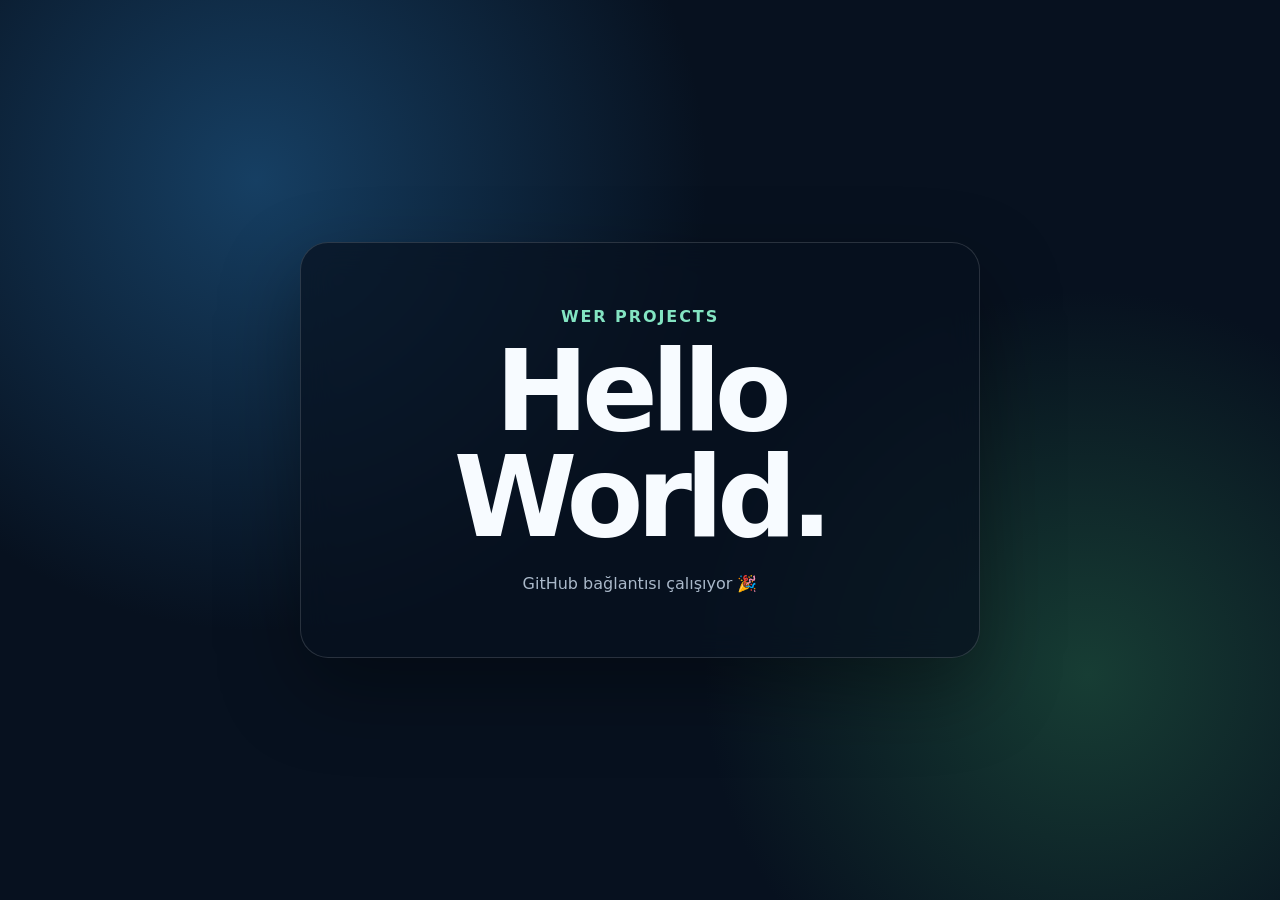
==== index.html @ d73965ee "Add Hello World demo page" ====
<!doctype html>
<html lang="tr">
  <head>
    <meta charset="UTF-8" />
    <meta name="viewport" content="width=device-width, initial-scale=1.0" />
    <title>WER Projects — Hello World</title>
    <style>
      :root {
        color-scheme: dark;
        font-family: Inter, system-ui, sans-serif;
        background: #07111f;
        color: #f7fbff;
      }

      * {
        box-sizing: border-box;
      }

      body {
        min-height: 100vh;
        margin: 0;
        display: grid;
        place-items: center;
        background:
          radial-gradient(circle at 20% 20%, #163f63 0, transparent 36%),
          radial-gradient(circle at 85% 75%, #173d34 0, transparent 30%),
          #07111f;
      }

      main {
        width: min(90%, 680px);
        padding: 64px 36px;
        text-align: center;
        border: 1px solid rgb(255 255 255 / 14%);
        border-radius: 28px;
        background: rgb(7 17 31 / 72%);
        box-shadow: 0 32px 80px rgb(0 0 0 / 35%);
        backdrop-filter: blur(16px);
      }

      p {
        margin: 0 0 12px;
        color: #83e4c2;
        font-weight: 700;
        letter-spacing: 0.12em;
        text-transform: uppercase;
      }

      h1 {
        margin: 0;
        font-size: clamp(3rem, 12vw, 7rem);
        line-height: 0.95;
        letter-spacing: -0.06em;
      }

      small {
        display: block;
        margin-top: 24px;
        color: #aab9ca;
        font-size: 1rem;
      }
    </style>
  </head>
  <body>
    <main>
      <p>WER Projects</p>
      <h1>Hello<br />World.</h1>
      <small>GitHub bağlantısı çalışıyor 🎉</small>
    </main>
  </body>
</html>
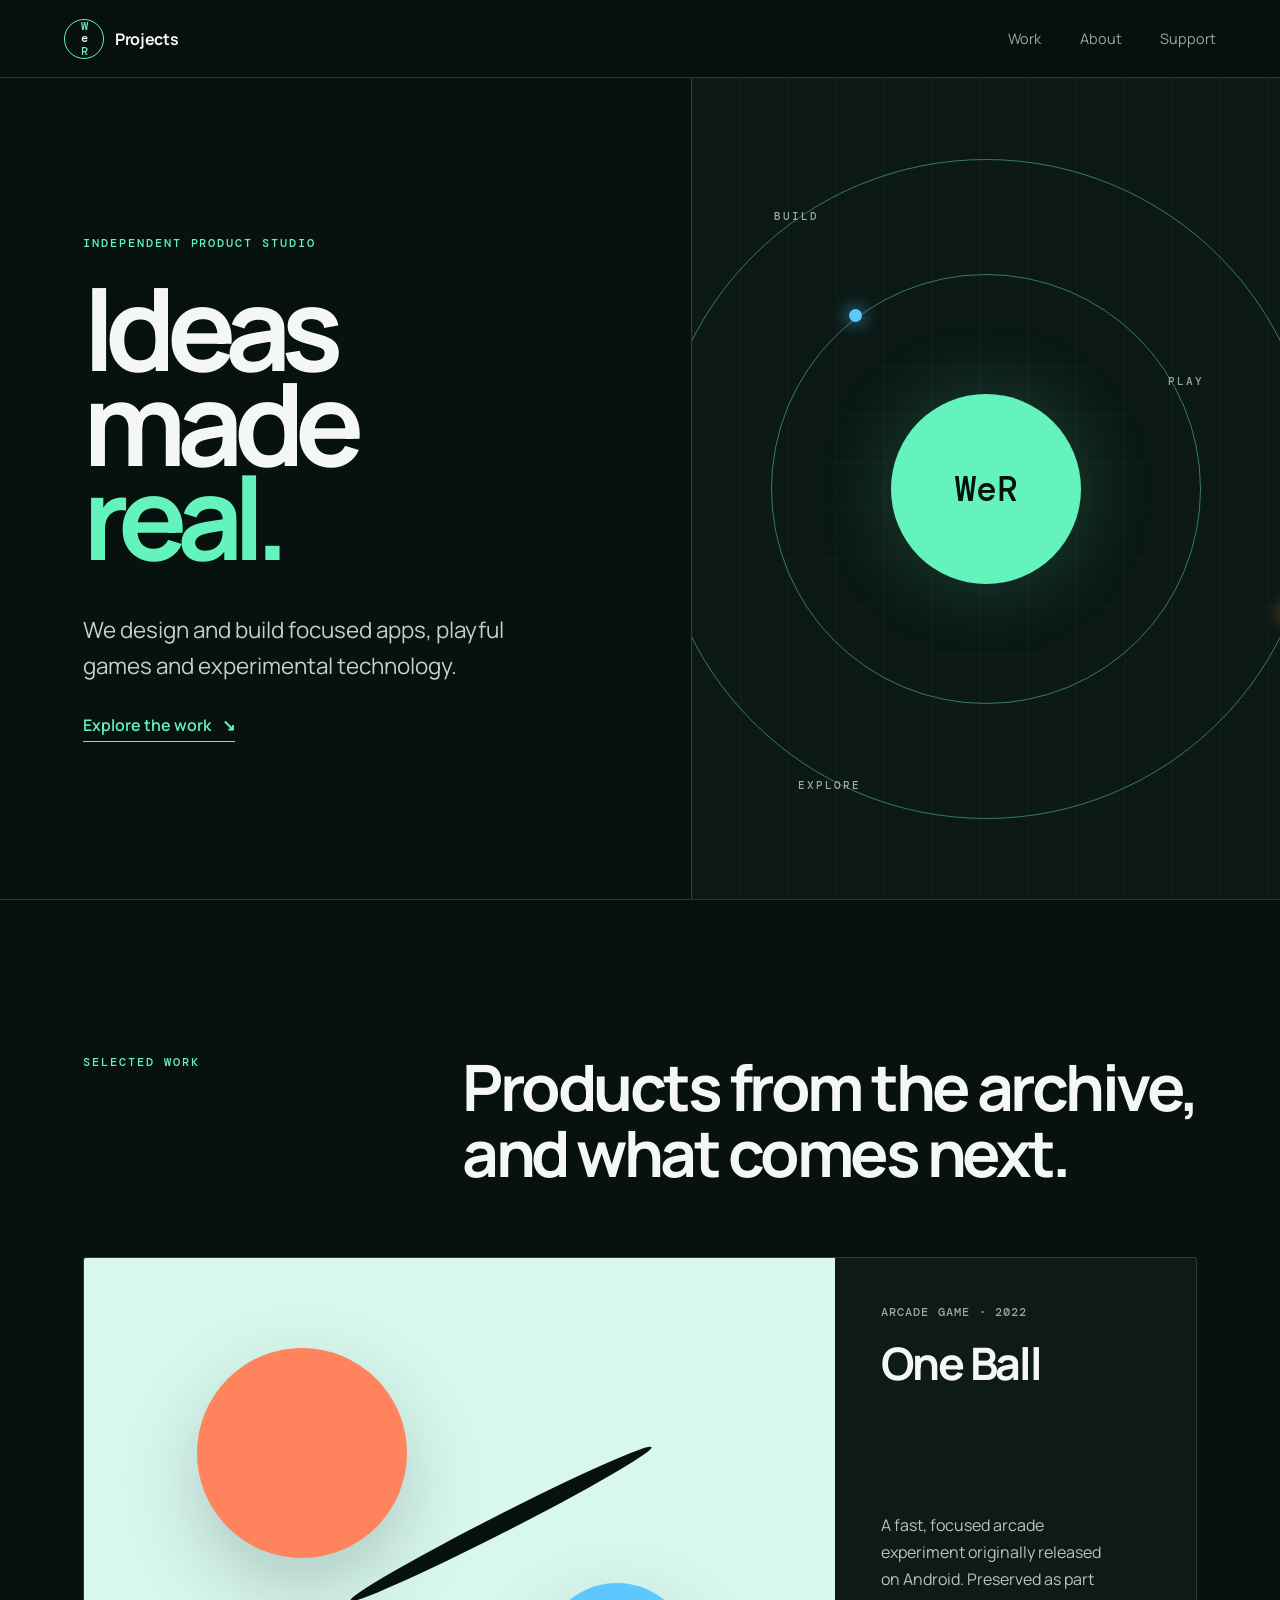
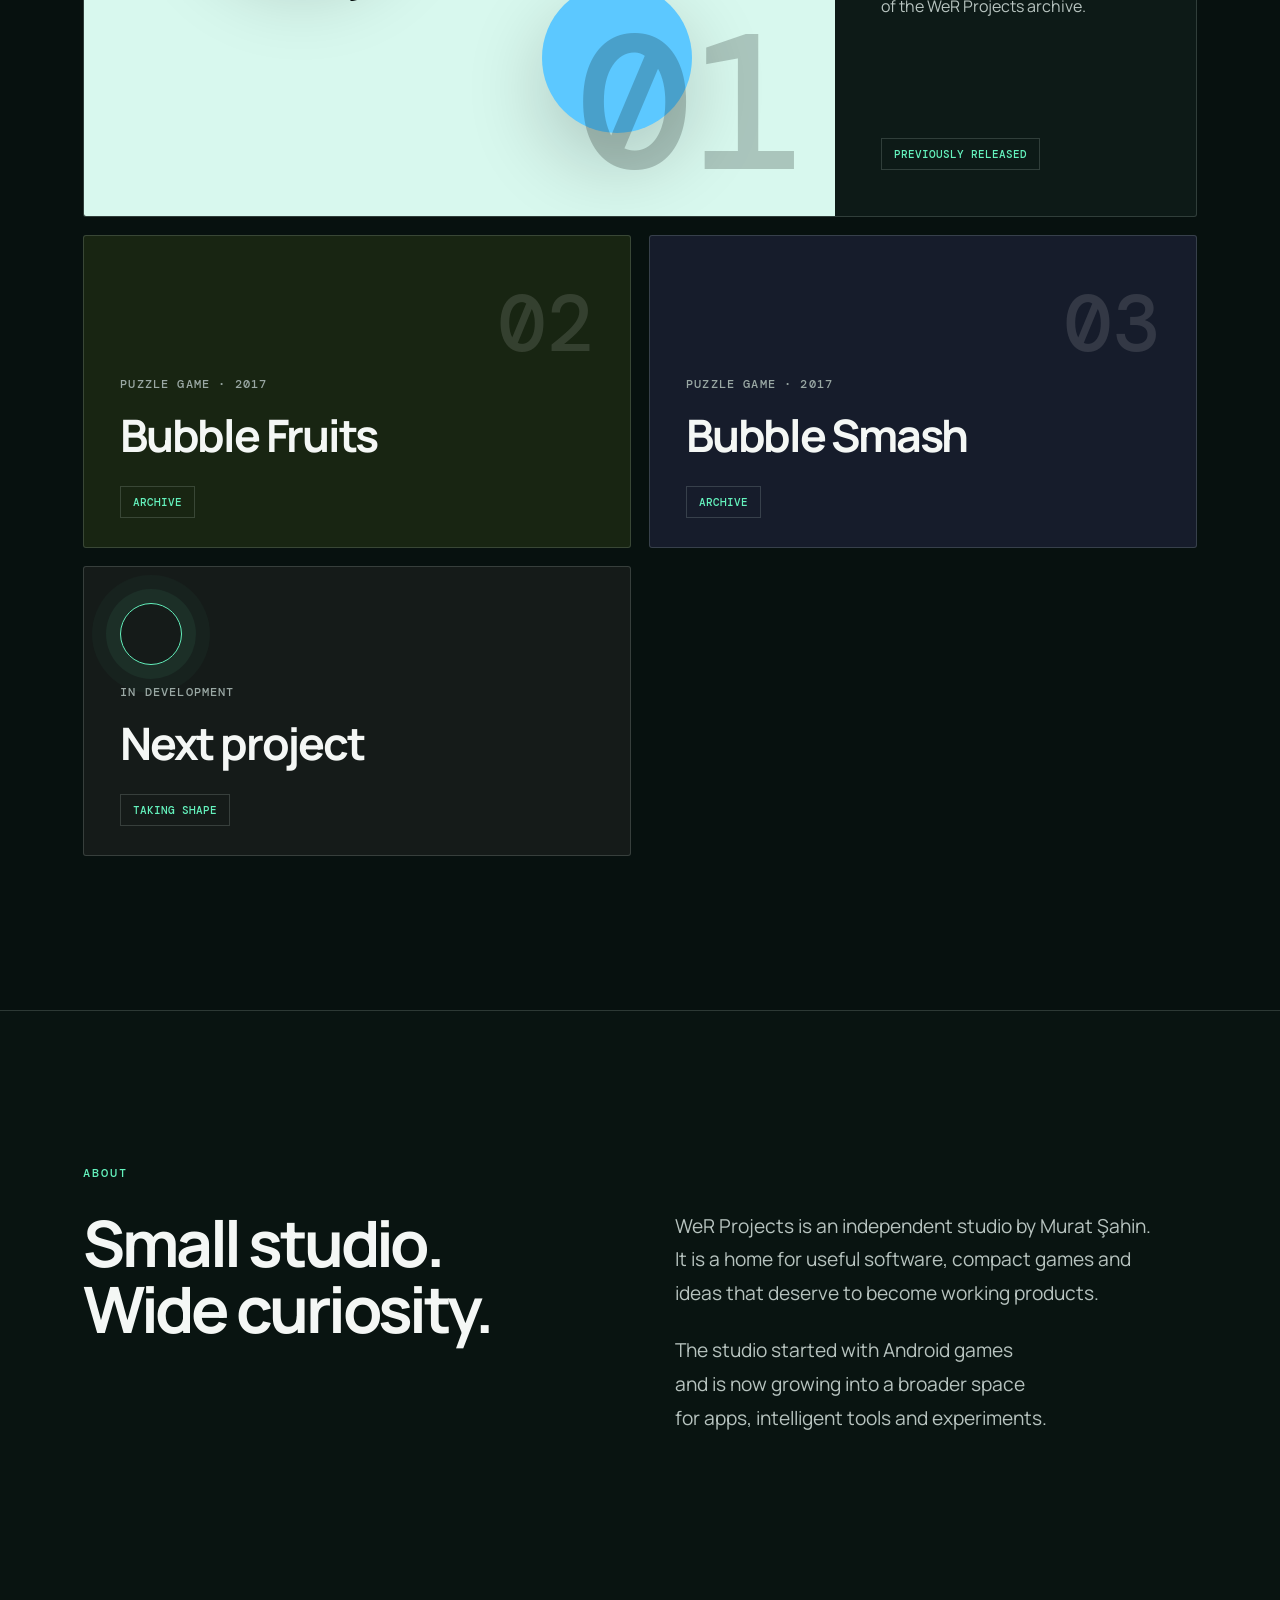
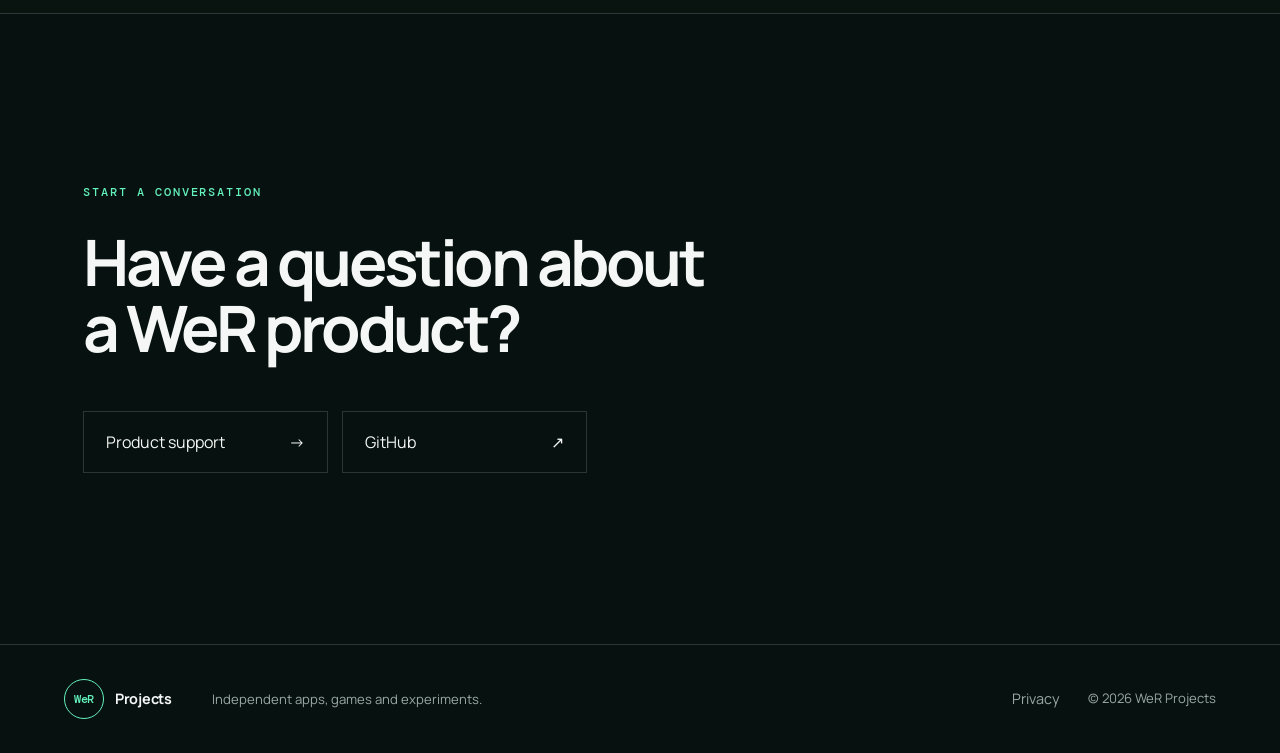
==== commit 65265686: "Build first WeR Projects portfolio" ====
--- a/index.html
+++ b/index.html
@@ -1,71 +1,56 @@
 <!doctype html>
-<html lang="tr">
+<html lang="en">
   <head>
     <meta charset="UTF-8" />
     <meta name="viewport" content="width=device-width, initial-scale=1.0" />
-    <title>WER Projects — Hello World</title>
-    <style>
-      :root {
-        color-scheme: dark;
-        font-family: Inter, system-ui, sans-serif;
-        background: #07111f;
-        color: #f7fbff;
-      }
-
-      * {
-        box-sizing: border-box;
-      }
-
-      body {
-        min-height: 100vh;
-        margin: 0;
-        display: grid;
-        place-items: center;
-        background:
-          radial-gradient(circle at 20% 20%, #163f63 0, transparent 36%),
-          radial-gradient(circle at 85% 75%, #173d34 0, transparent 30%),
-          #07111f;
-      }
-
-      main {
-        width: min(90%, 680px);
-        padding: 64px 36px;
-        text-align: center;
-        border: 1px solid rgb(255 255 255 / 14%);
-        border-radius: 28px;
-        background: rgb(7 17 31 / 72%);
-        box-shadow: 0 32px 80px rgb(0 0 0 / 35%);
-        backdrop-filter: blur(16px);
-      }
-
-      p {
-        margin: 0 0 12px;
-        color: #83e4c2;
-        font-weight: 700;
-        letter-spacing: 0.12em;
-        text-transform: uppercase;
-      }
-
-      h1 {
-        margin: 0;
-        font-size: clamp(3rem, 12vw, 7rem);
-        line-height: 0.95;
-        letter-spacing: -0.06em;
-      }
-
-      small {
-        display: block;
-        margin-top: 24px;
-        color: #aab9ca;
-        font-size: 1rem;
-      }
-    </style>
+    <meta name="description" content="WeR Projects builds independent apps, games and experimental products." />
+    <title>WeR Projects — Independent Product Studio</title>
+    <link rel="stylesheet" href="styles.css" />
   </head>
   <body>
-    <main>
-      <p>WER Projects</p>
-      <h1>Hello<br />World.</h1>
-      <small>GitHub bağlantısı çalışıyor 🎉</small>
+    <header class="site-header">
+      <a class="brand" href="#top" aria-label="WeR Projects home"><span class="brand-mark" aria-hidden="true">W<span>e</span>R</span><span>Projects</span></a>
+      <nav aria-label="Main navigation"><a href="#work">Work</a><a href="#about">About</a><a href="support.html">Support</a></nav>
+    </header>
+    <main id="top">
+      <section class="hero" aria-labelledby="hero-title">
+        <div class="hero-copy">
+          <p class="eyebrow">Independent product studio</p>
+          <h1 id="hero-title">Ideas made<br /><em>real.</em></h1>
+          <p class="intro">We design and build focused apps, playful games and experimental technology.</p>
+          <a class="text-link" href="#work">Explore the work <span aria-hidden="true">↘</span></a>
+        </div>
+        <div class="hero-object" aria-hidden="true">
+          <div class="orbit orbit-one"></div><div class="orbit orbit-two"></div><div class="core"><span>WeR</span></div>
+          <span class="object-label label-one">BUILD</span><span class="object-label label-two">PLAY</span><span class="object-label label-three">EXPLORE</span>
+        </div>
+      </section>
+      <section class="work" id="work" aria-labelledby="work-title">
+        <div class="section-heading"><p class="eyebrow">Selected work</p><h2 id="work-title">Products from the archive,<br />and what comes next.</h2></div>
+        <div class="project-grid">
+          <article class="project-card featured">
+            <div class="project-visual" aria-hidden="true"><span class="ball ball-red"></span><span class="ball ball-blue"></span><span class="trail"></span><strong>01</strong></div>
+            <div class="project-info">
+              <div><p class="meta">Arcade game · 2022</p><h3>One Ball</h3></div>
+              <p>A fast, focused arcade experiment originally released on Android. Preserved as part of the WeR Projects archive.</p>
+              <span class="status">Previously released</span>
+            </div>
+          </article>
+          <article class="project-card compact fruits"><div class="project-number">02</div><div><p class="meta">Puzzle game · 2017</p><h3>Bubble Fruits</h3><span class="status">Archive</span></div></article>
+          <article class="project-card compact smash"><div class="project-number">03</div><div><p class="meta">Puzzle game · 2017</p><h3>Bubble Smash</h3><span class="status">Archive</span></div></article>
+          <article class="project-card compact next"><div class="pulse" aria-hidden="true"></div><div><p class="meta">In development</p><h3>Next project</h3><span class="status">Taking shape</span></div></article>
+        </div>
+      </section>
+      <section class="about" id="about" aria-labelledby="about-title">
+        <p class="eyebrow">About</p>
+        <div class="about-grid"><h2 id="about-title">Small studio.<br />Wide curiosity.</h2><div class="about-copy"><p>WeR Projects is an independent studio by Murat Şahin. It is a home for useful software, compact games and ideas that deserve to become working products.</p><p>The studio started with Android games and is now growing into a broader space for apps, intelligent tools and experiments.</p></div></div>
+      </section>
+      <section class="contact" aria-labelledby="contact-title">
+        <p class="eyebrow">Start a conversation</p><h2 id="contact-title">Have a question about<br />a WeR product?</h2>
+        <div class="contact-links"><a href="support.html">Product support <span aria-hidden="true">→</span></a><a href="https://github.com/Murat-Shn" rel="noreferrer">GitHub <span aria-hidden="true">↗</span></a></div>
+      </section>
     </main>
+    <footer><a class="brand footer-brand" href="#top"><span class="brand-mark">WeR</span><span>Projects</span></a><p>Independent apps, games and experiments.</p><div><a href="privacy.html">Privacy</a><span>© <span id="year"></span> WeR Projects</span></div></footer>
+    <script src="script.js"></script>
   </body>
 </html>
--- a/styles.css
+++ b/styles.css
@@ -0,0 +1,12 @@
+@import url("https://fonts.googleapis.com/css2?family=DM+Mono:wght@400;500&family=Manrope:wght@400;500;600;700&display=swap");
+:root{color-scheme:dark;--ink:#f4f7f5;--muted:#9aa8a4;--paper:#07110f;--panel:#0d1a17;--line:rgba(229,244,238,.16);--mint:#64f2bd;--cyan:#5cc8ff;--orange:#ff845e;font-family:"Manrope",sans-serif;background:var(--paper);color:var(--ink)}
+*{box-sizing:border-box}html{scroll-behavior:smooth}body{margin:0;min-width:320px;background:var(--paper)}a{color:inherit;text-decoration:none}
+.site-header{position:sticky;top:0;z-index:20;display:flex;align-items:center;justify-content:space-between;min-height:78px;padding:0 clamp(22px,5vw,76px);border-bottom:1px solid var(--line);background:rgba(7,17,15,.82);backdrop-filter:blur(18px)}
+.brand{display:inline-flex;align-items:center;gap:11px;font-weight:700;letter-spacing:-.02em}.brand-mark{display:grid;place-items:center;width:40px;aspect-ratio:1;border:1px solid var(--mint);border-radius:50%;color:var(--mint);font:500 12px/1 "DM Mono",monospace}.brand-mark span{color:var(--ink)}nav{display:flex;gap:clamp(18px,3vw,42px)}nav a,footer a{color:var(--muted);font-size:.9rem;transition:color 180ms ease}nav a:hover,nav a:focus-visible,footer a:hover,footer a:focus-visible{color:var(--mint)}
+.hero{display:grid;grid-template-columns:1.08fr .92fr;min-height:calc(100vh - 78px);overflow:hidden;border-bottom:1px solid var(--line)}.hero-copy{display:flex;flex-direction:column;justify-content:center;padding:80px clamp(24px,6.5vw,100px)}.eyebrow{margin:0 0 28px;color:var(--mint);font:500 .76rem/1.4 "DM Mono",monospace;letter-spacing:.16em;text-transform:uppercase}h1,h2,h3,p{text-wrap:balance}h1{margin:0;font-size:clamp(4.2rem,9vw,9.8rem);line-height:.82;letter-spacing:-.085em}h1 em{color:var(--mint);font-style:normal}.intro{max-width:620px;margin:48px 0 30px;color:#c5cfcc;font-size:clamp(1.05rem,1.8vw,1.4rem);line-height:1.6}.text-link{width:fit-content;padding-bottom:5px;border-bottom:1px solid var(--mint);color:var(--mint);font-weight:600}.text-link span{display:inline-block;margin-left:8px;transition:transform 180ms ease}.text-link:hover span{transform:translate(4px,3px)}
+.hero-object{position:relative;min-height:600px;background:#0b1815;border-left:1px solid var(--line);overflow:hidden}.hero-object::before{content:"";position:absolute;inset:0;opacity:.18;background-image:linear-gradient(var(--line) 1px,transparent 1px),linear-gradient(90deg,var(--line) 1px,transparent 1px);background-size:48px 48px}.core{position:absolute;left:50%;top:50%;display:grid;place-items:center;width:190px;aspect-ratio:1;transform:translate(-50%,-50%);border-radius:50%;background:var(--mint);box-shadow:0 0 80px rgba(100,242,189,.2);color:#06100d;font:500 2.2rem "DM Mono",monospace}.orbit{position:absolute;left:50%;top:50%;aspect-ratio:1;border:1px solid rgba(100,242,189,.45);border-radius:50%;transform:translate(-50%,-50%);animation:spin 18s linear infinite}.orbit::before{content:"";position:absolute;top:8%;left:18%;width:13px;aspect-ratio:1;border-radius:50%;background:var(--cyan);box-shadow:0 0 18px var(--cyan)}.orbit-one{width:430px}.orbit-two{width:660px;animation-direction:reverse;animation-duration:28s}.orbit-two::before{top:68%;left:95%;background:var(--orange);box-shadow:0 0 18px var(--orange)}.object-label{position:absolute;color:var(--muted);font:500 .68rem "DM Mono",monospace;letter-spacing:.18em}.label-one{top:16%;left:14%}.label-two{right:13%;top:36%}.label-three{bottom:13%;left:18%}@keyframes spin{to{transform:translate(-50%,-50%) rotate(360deg)}}
+.work,.about,.contact{padding:clamp(90px,12vw,180px) clamp(22px,6.5vw,100px)}.section-heading{display:flex;justify-content:space-between;align-items:flex-start;gap:30px;margin-bottom:72px}.section-heading h2,.about h2,.contact h2{margin:0;font-size:clamp(2.4rem,5vw,5.6rem);line-height:1.03;letter-spacing:-.055em}.project-grid{display:grid;grid-template-columns:1fr 1fr;gap:18px}.project-card{border:1px solid var(--line);background:var(--panel);border-radius:3px;overflow:hidden}.featured{grid-column:1/-1;display:grid;grid-template-columns:1.35fr .65fr;min-height:560px}.project-visual{position:relative;overflow:hidden;min-height:420px;background:#d8f8ee}.project-visual strong{position:absolute;right:28px;bottom:16px;color:rgba(7,17,15,.22);font:500 clamp(5rem,15vw,13rem)/1 "DM Mono",monospace}.ball{position:absolute;display:block;border-radius:50%;box-shadow:0 30px 80px rgba(7,17,15,.2)}.ball-red{left:15%;top:16%;width:28%;aspect-ratio:1;background:var(--orange)}.ball-blue{right:19%;bottom:15%;width:20%;aspect-ratio:1;background:var(--cyan)}.trail{position:absolute;left:33%;top:46%;width:45%;height:18px;border-radius:100%;background:#07110f;transform:rotate(-27deg)}.project-info{display:flex;flex-direction:column;justify-content:space-between;padding:46px}.meta{margin:0 0 12px;color:var(--muted);font:500 .73rem "DM Mono",monospace;letter-spacing:.1em;text-transform:uppercase}.project-card h3{margin:0;font-size:clamp(2rem,3.5vw,4rem);letter-spacing:-.05em}.project-info>p{color:#b7c3bf;line-height:1.7}.status{width:fit-content;padding:8px 12px;border:1px solid var(--line);color:var(--mint);font:500 .7rem "DM Mono",monospace;text-transform:uppercase}.compact{min-height:290px;padding:36px;display:flex;flex-direction:column;justify-content:space-between;transition:border-color 180ms ease,transform 180ms ease}.compact:hover{transform:translateY(-4px);border-color:rgba(100,242,189,.5)}.compact h3{margin-bottom:24px}.project-number{align-self:flex-end;color:rgba(244,247,245,.13);font:500 5rem "DM Mono",monospace}.fruits{background:#182512}.smash{background:#161c2b}.next{background:#151b19}.pulse{width:62px;aspect-ratio:1;border-radius:50%;border:1px solid var(--mint);box-shadow:0 0 0 14px rgba(100,242,189,.06),0 0 0 28px rgba(100,242,189,.03);animation:pulse 2.4s ease-in-out infinite}@keyframes pulse{50%{transform:scale(.86);opacity:.7}}
+.about{border-top:1px solid var(--line);border-bottom:1px solid var(--line);background:#091411}.about-grid{display:grid;grid-template-columns:1fr 1fr;gap:70px}.about-copy{max-width:650px}.about-copy p{margin:0 0 24px;color:#b7c3bf;font-size:clamp(1.05rem,1.5vw,1.28rem);line-height:1.75}.contact{min-height:70vh;display:flex;flex-direction:column;justify-content:center}.contact-links{display:flex;gap:14px;margin-top:50px}.contact-links a{display:flex;justify-content:space-between;gap:50px;min-width:245px;padding:19px 22px;border:1px solid var(--line);transition:background 180ms ease,color 180ms ease}.contact-links a:hover{background:var(--mint);color:#07110f}
+footer{display:grid;grid-template-columns:auto 1fr auto;align-items:center;gap:40px;padding:34px clamp(22px,5vw,76px);border-top:1px solid var(--line);color:var(--muted);font-size:.82rem}footer p{margin:0}footer>div{display:flex;gap:28px}.footer-brand{color:var(--ink)}.page-shell{min-height:calc(100vh - 78px);padding:clamp(70px,10vw,140px) clamp(22px,13vw,210px)}.page-shell h1{font-size:clamp(3.5rem,8vw,8rem)}.page-shell .lead{max-width:760px;margin:40px 0 70px;color:#b7c3bf;font-size:clamp(1.1rem,2vw,1.45rem);line-height:1.65}.info-list{display:grid;gap:1px;max-width:900px;background:var(--line);border:1px solid var(--line)}.info-row{padding:30px;background:var(--panel)}.info-row h2{margin:0 0 12px;font-size:1.35rem}.info-row p{margin:0;color:var(--muted);line-height:1.65}
+@media(max-width:820px){.site-header{min-height:68px}.brand>span:last-child{display:none}nav{gap:18px}nav a{font-size:.82rem}.hero{grid-template-columns:1fr}.hero-copy{min-height:77vh}.hero-object{min-height:520px;border-left:0;border-top:1px solid var(--line)}.orbit-two{width:560px}.orbit-one{width:340px}.core{width:150px}.section-heading{display:block}.section-heading .eyebrow{margin-bottom:22px}.featured{grid-template-columns:1fr}.project-grid{grid-template-columns:1fr}.compact{min-height:250px}.about-grid{grid-template-columns:1fr;gap:42px}.contact-links{flex-direction:column;align-items:stretch}.contact-links a{min-width:0}footer{grid-template-columns:1fr;gap:22px}footer>div{justify-content:space-between}.footer-brand>span:last-child{display:inline}}
+@media(prefers-reduced-motion:reduce){html{scroll-behavior:auto}*,*::before,*::after{animation-duration:.01ms!important;animation-iteration-count:1!important}}
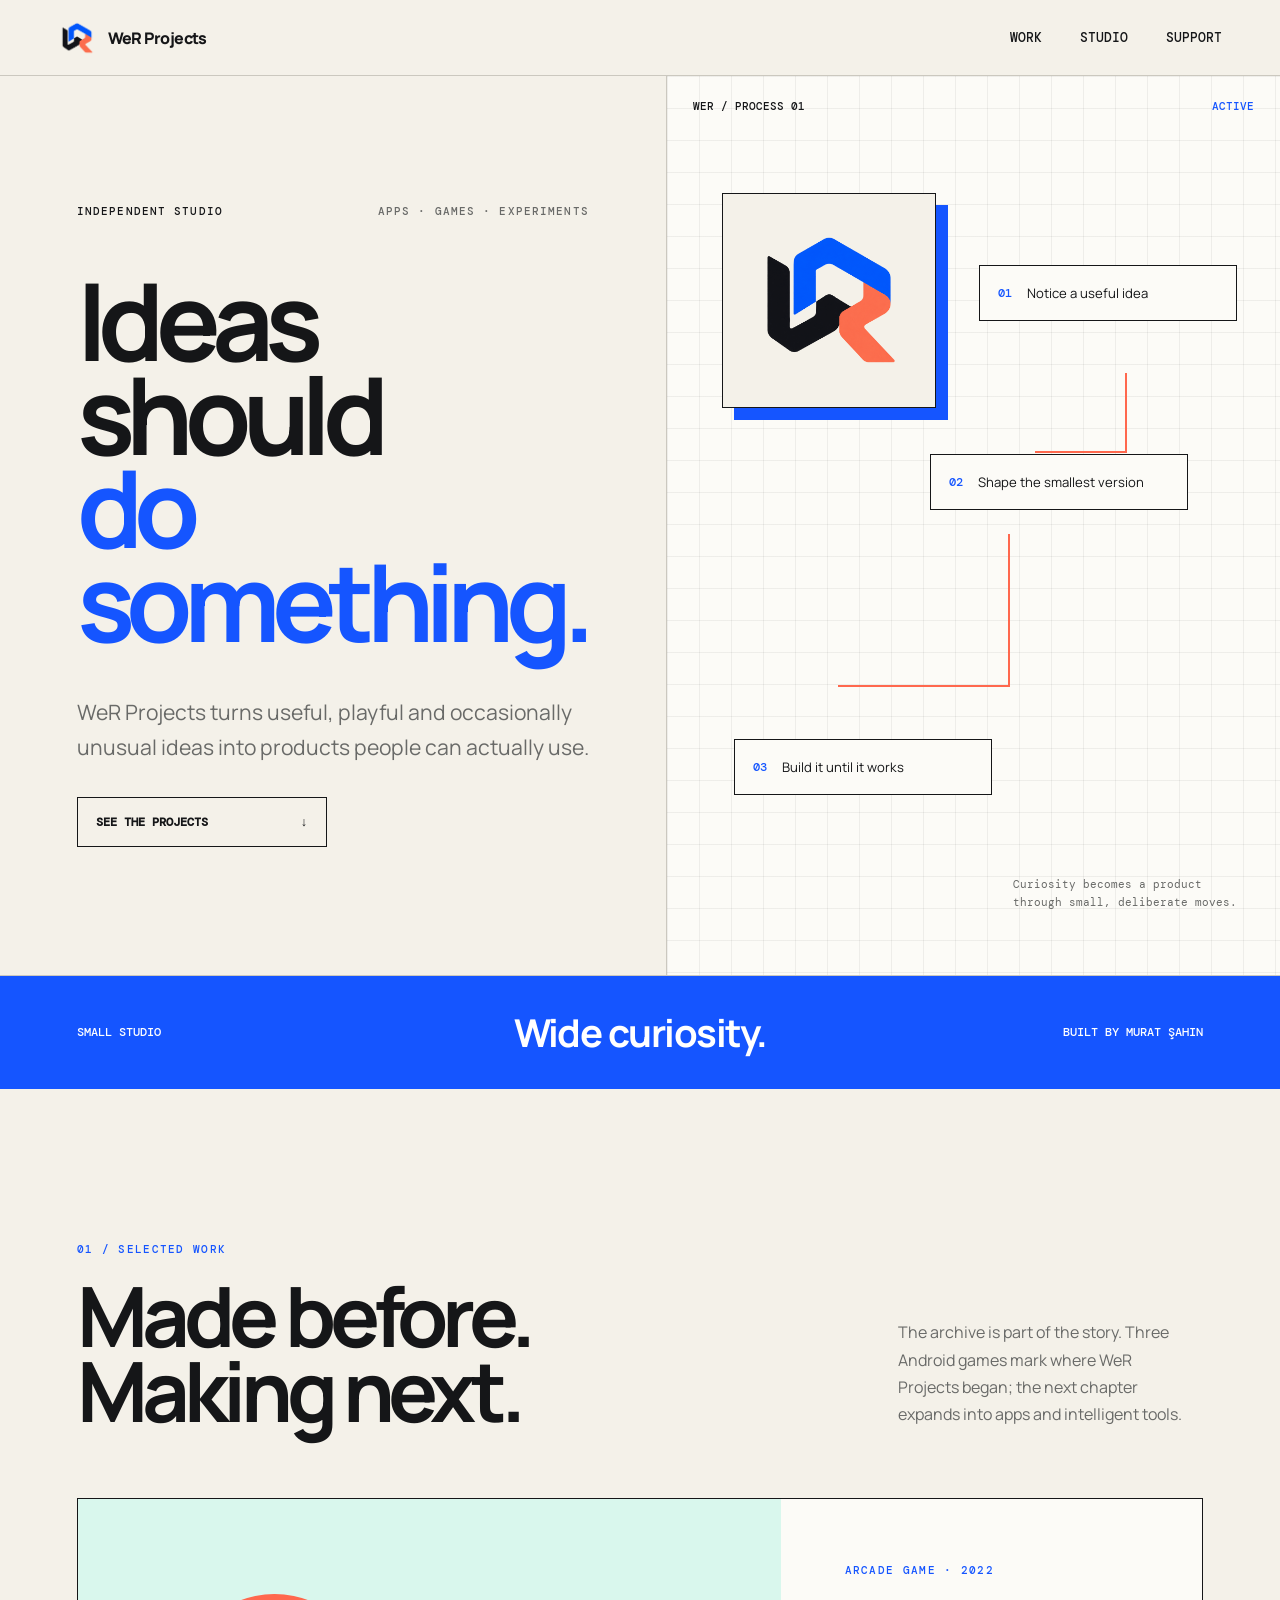
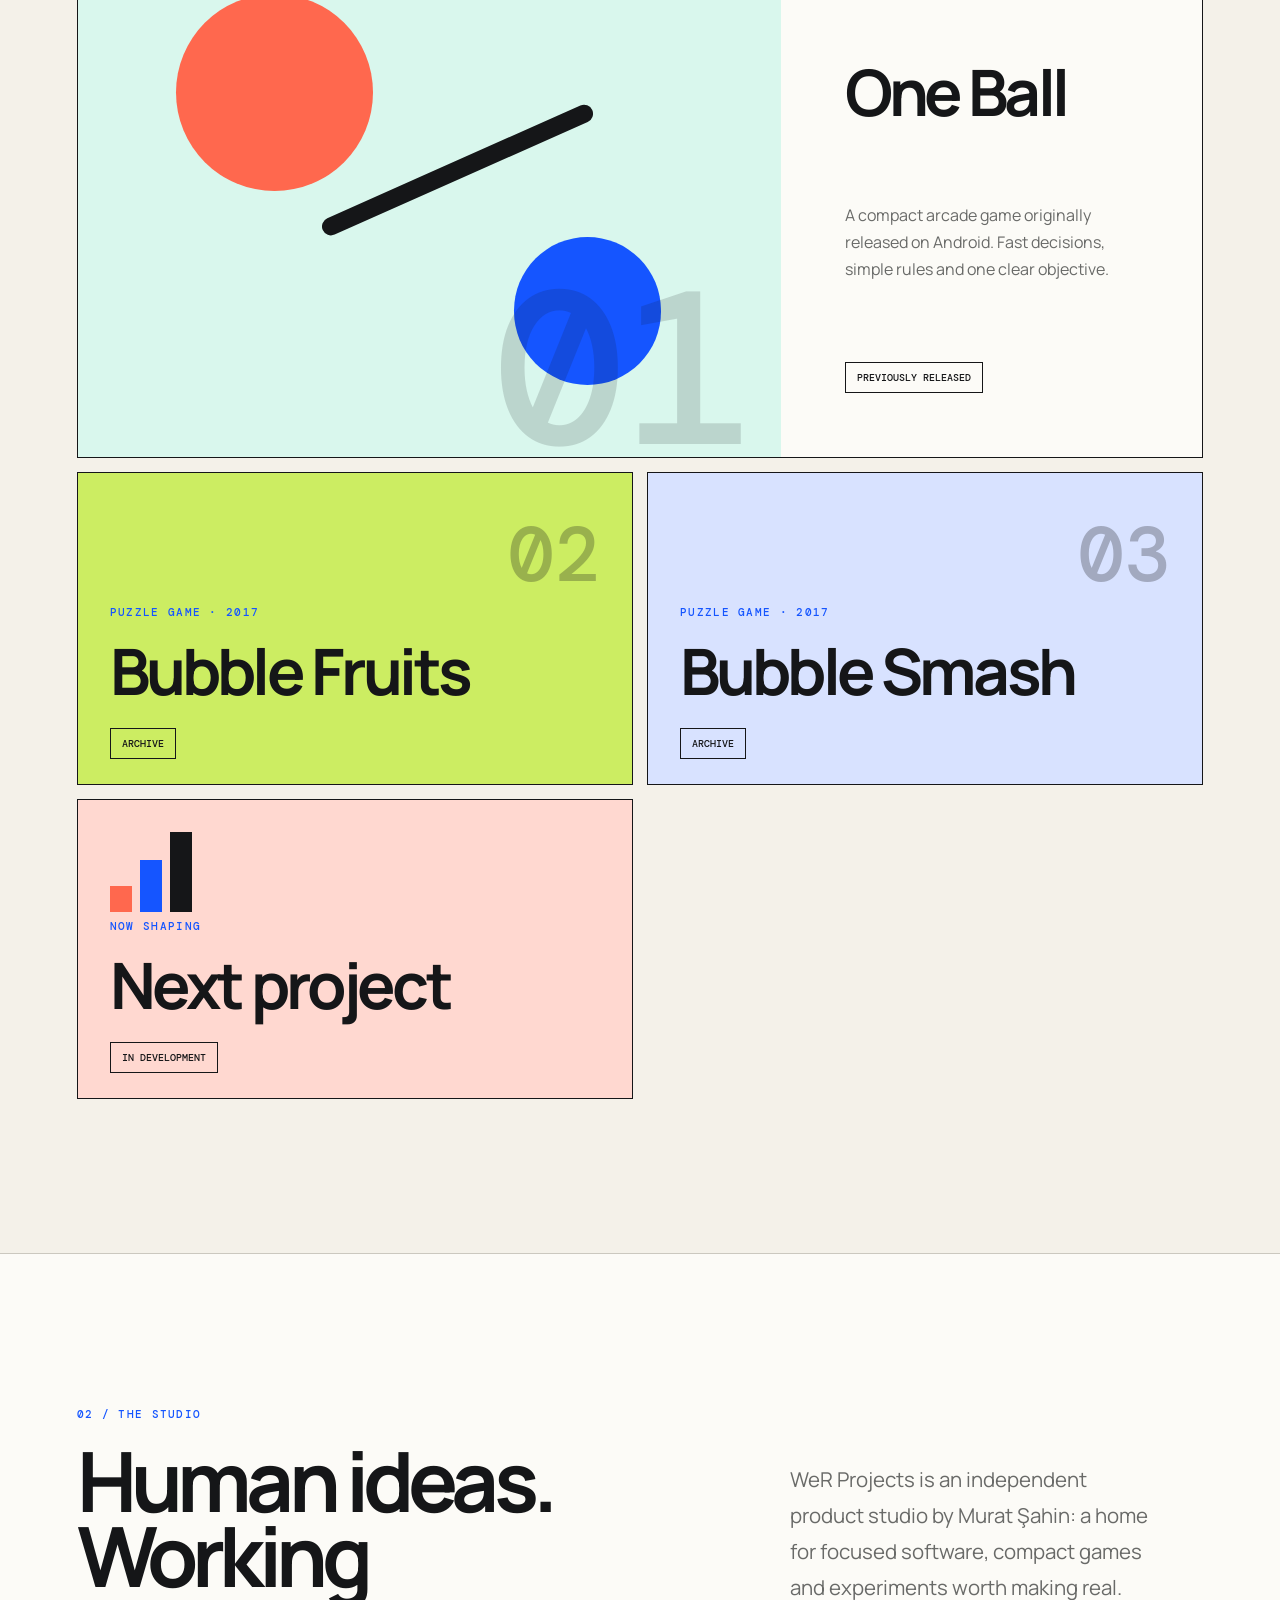
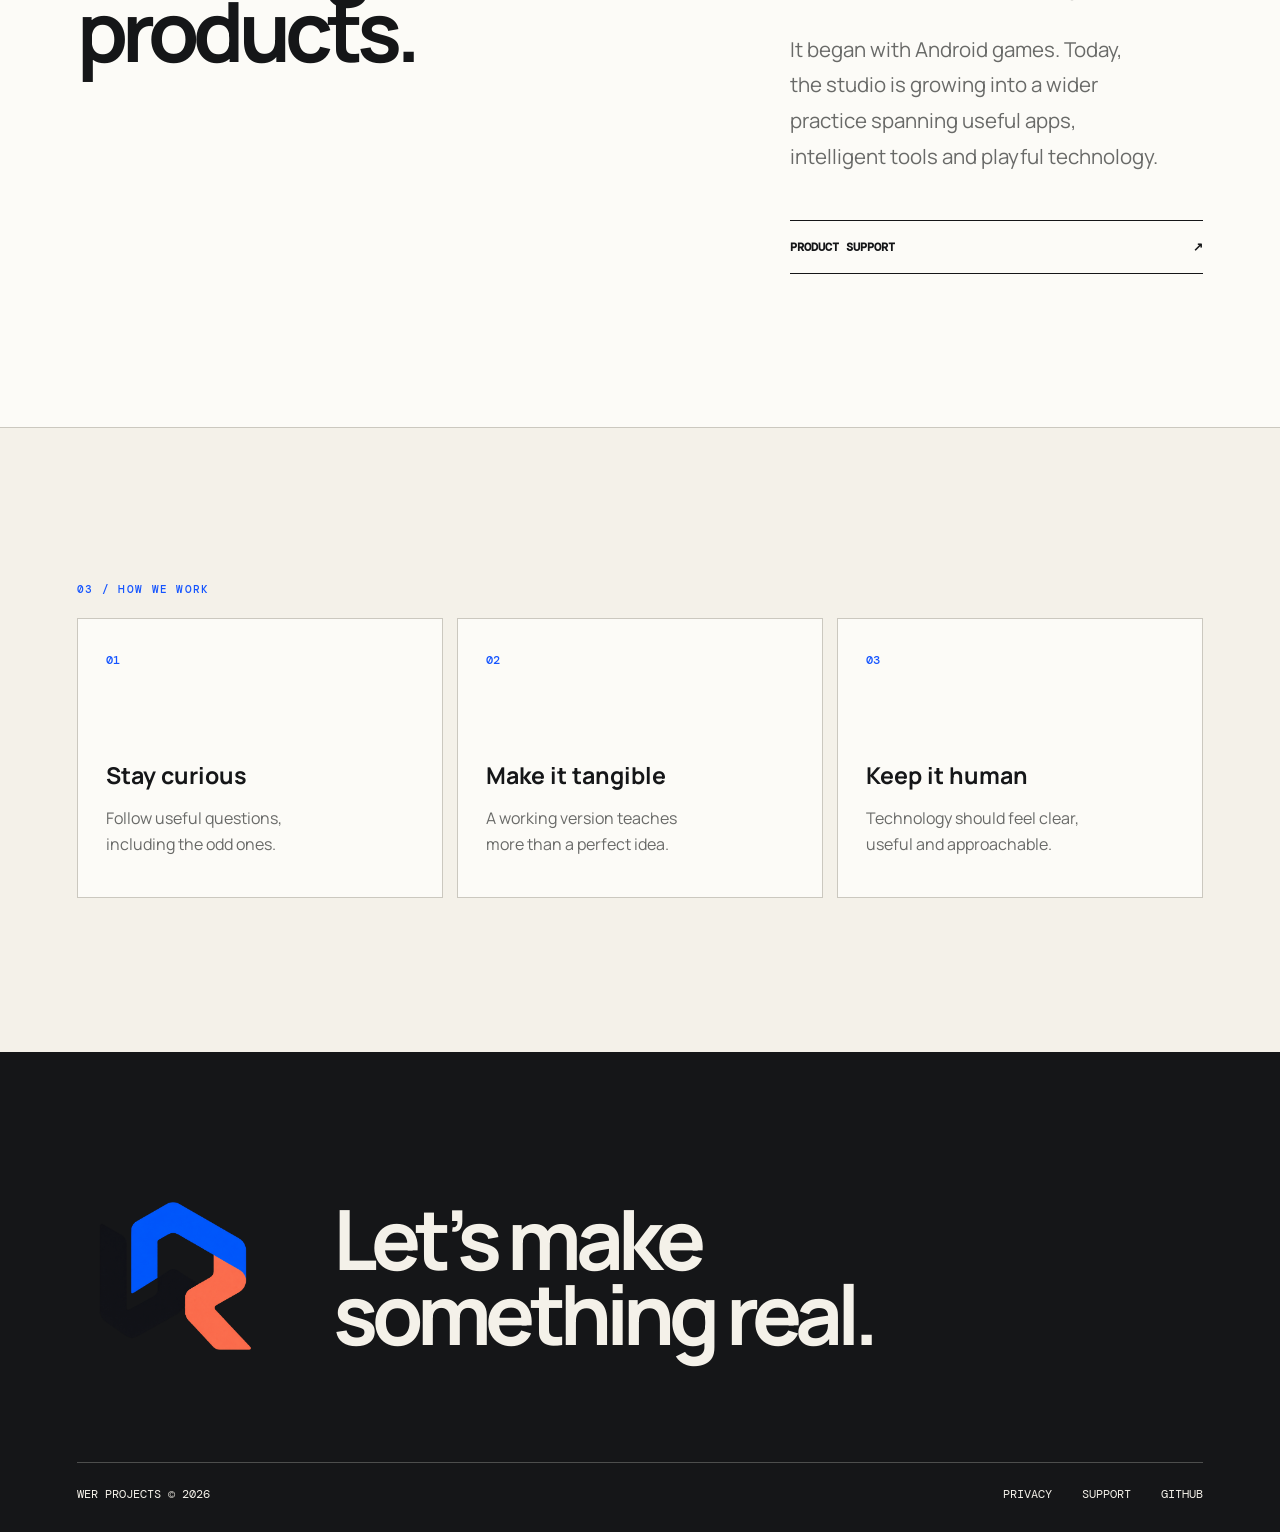
==== commit 50644fa8: "Redesign site around new WeR brand" ====
--- a/index.html
+++ b/index.html
@@ -5,52 +5,68 @@
     <meta name="viewport" content="width=device-width, initial-scale=1.0" />
     <meta name="description" content="WeR Projects builds independent apps, games and experimental products." />
     <title>WeR Projects — Independent Product Studio</title>
+    <link rel="icon" href="assets/wer-symbol.png" />
     <link rel="stylesheet" href="styles.css" />
   </head>
   <body>
     <header class="site-header">
-      <a class="brand" href="#top" aria-label="WeR Projects home"><span class="brand-mark" aria-hidden="true">W<span>e</span>R</span><span>Projects</span></a>
-      <nav aria-label="Main navigation"><a href="#work">Work</a><a href="#about">About</a><a href="support.html">Support</a></nav>
+      <a class="brand" href="#top" aria-label="WeR Projects home">
+        <img src="assets/wer-symbol.png" alt="" />
+        <span>WeR Projects</span>
+      </a>
+      <nav aria-label="Main navigation">
+        <a href="#work">Work</a><a href="#studio">Studio</a><a href="support.html">Support</a>
+      </nav>
     </header>
+
     <main id="top">
-      <section class="hero" aria-labelledby="hero-title">
+      <section class="hero">
         <div class="hero-copy">
-          <p class="eyebrow">Independent product studio</p>
-          <h1 id="hero-title">Ideas made<br /><em>real.</em></h1>
-          <p class="intro">We design and build focused apps, playful games and experimental technology.</p>
-          <a class="text-link" href="#work">Explore the work <span aria-hidden="true">↘</span></a>
+          <p class="kicker"><span>Independent studio</span><span>Apps · Games · Experiments</span></p>
+          <h1>Ideas should<br /><em>do something.</em></h1>
+          <p class="hero-intro">WeR Projects turns useful, playful and occasionally unusual ideas into products people can actually use.</p>
+          <a class="button" href="#work">See the projects <span aria-hidden="true">↓</span></a>
         </div>
-        <div class="hero-object" aria-hidden="true">
-          <div class="orbit orbit-one"></div><div class="orbit orbit-two"></div><div class="core"><span>WeR</span></div>
-          <span class="object-label label-one">BUILD</span><span class="object-label label-two">PLAY</span><span class="object-label label-three">EXPLORE</span>
+        <div class="making-board" aria-label="From idea to product">
+          <div class="board-top"><span>WER / PROCESS 01</span><span>ACTIVE</span></div>
+          <div class="mark-stage"><img src="assets/wer-symbol.png" alt="WeR Projects symbol" /></div>
+          <div class="process-step step-one"><b>01</b><span>Notice a useful idea</span></div>
+          <div class="process-step step-two"><b>02</b><span>Shape the smallest version</span></div>
+          <div class="process-step step-three"><b>03</b><span>Build it until it works</span></div>
+          <div class="connector c-one" aria-hidden="true"></div><div class="connector c-two" aria-hidden="true"></div>
+          <p class="board-note">Curiosity becomes a product<br />through small, deliberate moves.</p>
         </div>
       </section>
-      <section class="work" id="work" aria-labelledby="work-title">
-        <div class="section-heading"><p class="eyebrow">Selected work</p><h2 id="work-title">Products from the archive,<br />and what comes next.</h2></div>
-        <div class="project-grid">
-          <article class="project-card featured">
-            <div class="project-visual" aria-hidden="true"><span class="ball ball-red"></span><span class="ball ball-blue"></span><span class="trail"></span><strong>01</strong></div>
-            <div class="project-info">
-              <div><p class="meta">Arcade game · 2022</p><h3>One Ball</h3></div>
-              <p>A fast, focused arcade experiment originally released on Android. Preserved as part of the WeR Projects archive.</p>
-              <span class="status">Previously released</span>
-            </div>
+
+      <section class="statement" aria-label="Studio statement">
+        <p>Small studio</p><strong>Wide curiosity.</strong><span>Built by Murat Şahin</span>
+      </section>
+
+      <section class="work" id="work">
+        <div class="section-head"><div><p class="label">01 / Selected work</p><h2>Made before.<br />Making next.</h2></div><p>The archive is part of the story. Three Android games mark where WeR Projects began; the next chapter expands into apps and intelligent tools.</p></div>
+        <div class="projects">
+          <article class="project project-main">
+            <div class="project-art one-ball-art" aria-hidden="true"><div class="red-disc"></div><div class="blue-disc"></div><div class="route"></div><span>01</span></div>
+            <div class="project-copy"><p class="label">Arcade game · 2022</p><h3>One Ball</h3><p>A compact arcade game originally released on Android. Fast decisions, simple rules and one clear objective.</p><span class="tag">Previously released</span></div>
           </article>
-          <article class="project-card compact fruits"><div class="project-number">02</div><div><p class="meta">Puzzle game · 2017</p><h3>Bubble Fruits</h3><span class="status">Archive</span></div></article>
-          <article class="project-card compact smash"><div class="project-number">03</div><div><p class="meta">Puzzle game · 2017</p><h3>Bubble Smash</h3><span class="status">Archive</span></div></article>
-          <article class="project-card compact next"><div class="pulse" aria-hidden="true"></div><div><p class="meta">In development</p><h3>Next project</h3><span class="status">Taking shape</span></div></article>
+          <article class="project project-small lime-card"><span class="project-index">02</span><div><p class="label">Puzzle game · 2017</p><h3>Bubble Fruits</h3><span class="tag">Archive</span></div></article>
+          <article class="project project-small blue-card"><span class="project-index">03</span><div><p class="label">Puzzle game · 2017</p><h3>Bubble Smash</h3><span class="tag">Archive</span></div></article>
+          <article class="project project-small coral-card"><div class="building-mark"><i></i><i></i><i></i></div><div><p class="label">Now shaping</p><h3>Next project</h3><span class="tag">In development</span></div></article>
         </div>
       </section>
-      <section class="about" id="about" aria-labelledby="about-title">
-        <p class="eyebrow">About</p>
-        <div class="about-grid"><h2 id="about-title">Small studio.<br />Wide curiosity.</h2><div class="about-copy"><p>WeR Projects is an independent studio by Murat Şahin. It is a home for useful software, compact games and ideas that deserve to become working products.</p><p>The studio started with Android games and is now growing into a broader space for apps, intelligent tools and experiments.</p></div></div>
+
+      <section class="studio" id="studio">
+        <div class="studio-title"><p class="label">02 / The studio</p><h2>Human ideas.<br />Working products.</h2></div>
+        <div class="studio-copy"><p>WeR Projects is an independent product studio by Murat Şahin: a home for focused software, compact games and experiments worth making real.</p><p>It began with Android games. Today, the studio is growing into a wider practice spanning useful apps, intelligent tools and playful technology.</p><a href="support.html">Product support <span aria-hidden="true">↗</span></a></div>
       </section>
-      <section class="contact" aria-labelledby="contact-title">
-        <p class="eyebrow">Start a conversation</p><h2 id="contact-title">Have a question about<br />a WeR product?</h2>
-        <div class="contact-links"><a href="support.html">Product support <span aria-hidden="true">→</span></a><a href="https://github.com/Murat-Shn" rel="noreferrer">GitHub <span aria-hidden="true">↗</span></a></div>
+
+      <section class="principles">
+        <p class="label">03 / How we work</p>
+        <div class="principle-grid"><article><span>01</span><h3>Stay curious</h3><p>Follow useful questions, including the odd ones.</p></article><article><span>02</span><h3>Make it tangible</h3><p>A working version teaches more than a perfect idea.</p></article><article><span>03</span><h3>Keep it human</h3><p>Technology should feel clear, useful and approachable.</p></article></div>
       </section>
     </main>
-    <footer><a class="brand footer-brand" href="#top"><span class="brand-mark">WeR</span><span>Projects</span></a><p>Independent apps, games and experiments.</p><div><a href="privacy.html">Privacy</a><span>© <span id="year"></span> WeR Projects</span></div></footer>
+
+    <footer><div class="footer-lead"><img src="assets/wer-symbol.png" alt="" /><h2>Let’s make<br />something real.</h2></div><div class="footer-base"><span>WeR Projects © <span id="year"></span></span><div><a href="privacy.html">Privacy</a><a href="support.html">Support</a><a href="https://github.com/Murat-Shn">GitHub</a></div></div></footer>
     <script src="script.js"></script>
   </body>
 </html>
--- a/styles.css
+++ b/styles.css
@@ -1,12 +1,13 @@
-@import url("https://fonts.googleapis.com/css2?family=DM+Mono:wght@400;500&family=Manrope:wght@400;500;600;700&display=swap");
-:root{color-scheme:dark;--ink:#f4f7f5;--muted:#9aa8a4;--paper:#07110f;--panel:#0d1a17;--line:rgba(229,244,238,.16);--mint:#64f2bd;--cyan:#5cc8ff;--orange:#ff845e;font-family:"Manrope",sans-serif;background:var(--paper);color:var(--ink)}
-*{box-sizing:border-box}html{scroll-behavior:smooth}body{margin:0;min-width:320px;background:var(--paper)}a{color:inherit;text-decoration:none}
-.site-header{position:sticky;top:0;z-index:20;display:flex;align-items:center;justify-content:space-between;min-height:78px;padding:0 clamp(22px,5vw,76px);border-bottom:1px solid var(--line);background:rgba(7,17,15,.82);backdrop-filter:blur(18px)}
-.brand{display:inline-flex;align-items:center;gap:11px;font-weight:700;letter-spacing:-.02em}.brand-mark{display:grid;place-items:center;width:40px;aspect-ratio:1;border:1px solid var(--mint);border-radius:50%;color:var(--mint);font:500 12px/1 "DM Mono",monospace}.brand-mark span{color:var(--ink)}nav{display:flex;gap:clamp(18px,3vw,42px)}nav a,footer a{color:var(--muted);font-size:.9rem;transition:color 180ms ease}nav a:hover,nav a:focus-visible,footer a:hover,footer a:focus-visible{color:var(--mint)}
-.hero{display:grid;grid-template-columns:1.08fr .92fr;min-height:calc(100vh - 78px);overflow:hidden;border-bottom:1px solid var(--line)}.hero-copy{display:flex;flex-direction:column;justify-content:center;padding:80px clamp(24px,6.5vw,100px)}.eyebrow{margin:0 0 28px;color:var(--mint);font:500 .76rem/1.4 "DM Mono",monospace;letter-spacing:.16em;text-transform:uppercase}h1,h2,h3,p{text-wrap:balance}h1{margin:0;font-size:clamp(4.2rem,9vw,9.8rem);line-height:.82;letter-spacing:-.085em}h1 em{color:var(--mint);font-style:normal}.intro{max-width:620px;margin:48px 0 30px;color:#c5cfcc;font-size:clamp(1.05rem,1.8vw,1.4rem);line-height:1.6}.text-link{width:fit-content;padding-bottom:5px;border-bottom:1px solid var(--mint);color:var(--mint);font-weight:600}.text-link span{display:inline-block;margin-left:8px;transition:transform 180ms ease}.text-link:hover span{transform:translate(4px,3px)}
-.hero-object{position:relative;min-height:600px;background:#0b1815;border-left:1px solid var(--line);overflow:hidden}.hero-object::before{content:"";position:absolute;inset:0;opacity:.18;background-image:linear-gradient(var(--line) 1px,transparent 1px),linear-gradient(90deg,var(--line) 1px,transparent 1px);background-size:48px 48px}.core{position:absolute;left:50%;top:50%;display:grid;place-items:center;width:190px;aspect-ratio:1;transform:translate(-50%,-50%);border-radius:50%;background:var(--mint);box-shadow:0 0 80px rgba(100,242,189,.2);color:#06100d;font:500 2.2rem "DM Mono",monospace}.orbit{position:absolute;left:50%;top:50%;aspect-ratio:1;border:1px solid rgba(100,242,189,.45);border-radius:50%;transform:translate(-50%,-50%);animation:spin 18s linear infinite}.orbit::before{content:"";position:absolute;top:8%;left:18%;width:13px;aspect-ratio:1;border-radius:50%;background:var(--cyan);box-shadow:0 0 18px var(--cyan)}.orbit-one{width:430px}.orbit-two{width:660px;animation-direction:reverse;animation-duration:28s}.orbit-two::before{top:68%;left:95%;background:var(--orange);box-shadow:0 0 18px var(--orange)}.object-label{position:absolute;color:var(--muted);font:500 .68rem "DM Mono",monospace;letter-spacing:.18em}.label-one{top:16%;left:14%}.label-two{right:13%;top:36%}.label-three{bottom:13%;left:18%}@keyframes spin{to{transform:translate(-50%,-50%) rotate(360deg)}}
-.work,.about,.contact{padding:clamp(90px,12vw,180px) clamp(22px,6.5vw,100px)}.section-heading{display:flex;justify-content:space-between;align-items:flex-start;gap:30px;margin-bottom:72px}.section-heading h2,.about h2,.contact h2{margin:0;font-size:clamp(2.4rem,5vw,5.6rem);line-height:1.03;letter-spacing:-.055em}.project-grid{display:grid;grid-template-columns:1fr 1fr;gap:18px}.project-card{border:1px solid var(--line);background:var(--panel);border-radius:3px;overflow:hidden}.featured{grid-column:1/-1;display:grid;grid-template-columns:1.35fr .65fr;min-height:560px}.project-visual{position:relative;overflow:hidden;min-height:420px;background:#d8f8ee}.project-visual strong{position:absolute;right:28px;bottom:16px;color:rgba(7,17,15,.22);font:500 clamp(5rem,15vw,13rem)/1 "DM Mono",monospace}.ball{position:absolute;display:block;border-radius:50%;box-shadow:0 30px 80px rgba(7,17,15,.2)}.ball-red{left:15%;top:16%;width:28%;aspect-ratio:1;background:var(--orange)}.ball-blue{right:19%;bottom:15%;width:20%;aspect-ratio:1;background:var(--cyan)}.trail{position:absolute;left:33%;top:46%;width:45%;height:18px;border-radius:100%;background:#07110f;transform:rotate(-27deg)}.project-info{display:flex;flex-direction:column;justify-content:space-between;padding:46px}.meta{margin:0 0 12px;color:var(--muted);font:500 .73rem "DM Mono",monospace;letter-spacing:.1em;text-transform:uppercase}.project-card h3{margin:0;font-size:clamp(2rem,3.5vw,4rem);letter-spacing:-.05em}.project-info>p{color:#b7c3bf;line-height:1.7}.status{width:fit-content;padding:8px 12px;border:1px solid var(--line);color:var(--mint);font:500 .7rem "DM Mono",monospace;text-transform:uppercase}.compact{min-height:290px;padding:36px;display:flex;flex-direction:column;justify-content:space-between;transition:border-color 180ms ease,transform 180ms ease}.compact:hover{transform:translateY(-4px);border-color:rgba(100,242,189,.5)}.compact h3{margin-bottom:24px}.project-number{align-self:flex-end;color:rgba(244,247,245,.13);font:500 5rem "DM Mono",monospace}.fruits{background:#182512}.smash{background:#161c2b}.next{background:#151b19}.pulse{width:62px;aspect-ratio:1;border-radius:50%;border:1px solid var(--mint);box-shadow:0 0 0 14px rgba(100,242,189,.06),0 0 0 28px rgba(100,242,189,.03);animation:pulse 2.4s ease-in-out infinite}@keyframes pulse{50%{transform:scale(.86);opacity:.7}}
-.about{border-top:1px solid var(--line);border-bottom:1px solid var(--line);background:#091411}.about-grid{display:grid;grid-template-columns:1fr 1fr;gap:70px}.about-copy{max-width:650px}.about-copy p{margin:0 0 24px;color:#b7c3bf;font-size:clamp(1.05rem,1.5vw,1.28rem);line-height:1.75}.contact{min-height:70vh;display:flex;flex-direction:column;justify-content:center}.contact-links{display:flex;gap:14px;margin-top:50px}.contact-links a{display:flex;justify-content:space-between;gap:50px;min-width:245px;padding:19px 22px;border:1px solid var(--line);transition:background 180ms ease,color 180ms ease}.contact-links a:hover{background:var(--mint);color:#07110f}
-footer{display:grid;grid-template-columns:auto 1fr auto;align-items:center;gap:40px;padding:34px clamp(22px,5vw,76px);border-top:1px solid var(--line);color:var(--muted);font-size:.82rem}footer p{margin:0}footer>div{display:flex;gap:28px}.footer-brand{color:var(--ink)}.page-shell{min-height:calc(100vh - 78px);padding:clamp(70px,10vw,140px) clamp(22px,13vw,210px)}.page-shell h1{font-size:clamp(3.5rem,8vw,8rem)}.page-shell .lead{max-width:760px;margin:40px 0 70px;color:#b7c3bf;font-size:clamp(1.1rem,2vw,1.45rem);line-height:1.65}.info-list{display:grid;gap:1px;max-width:900px;background:var(--line);border:1px solid var(--line)}.info-row{padding:30px;background:var(--panel)}.info-row h2{margin:0 0 12px;font-size:1.35rem}.info-row p{margin:0;color:var(--muted);line-height:1.65}
-@media(max-width:820px){.site-header{min-height:68px}.brand>span:last-child{display:none}nav{gap:18px}nav a{font-size:.82rem}.hero{grid-template-columns:1fr}.hero-copy{min-height:77vh}.hero-object{min-height:520px;border-left:0;border-top:1px solid var(--line)}.orbit-two{width:560px}.orbit-one{width:340px}.core{width:150px}.section-heading{display:block}.section-heading .eyebrow{margin-bottom:22px}.featured{grid-template-columns:1fr}.project-grid{grid-template-columns:1fr}.compact{min-height:250px}.about-grid{grid-template-columns:1fr;gap:42px}.contact-links{flex-direction:column;align-items:stretch}.contact-links a{min-width:0}footer{grid-template-columns:1fr;gap:22px}footer>div{justify-content:space-between}.footer-brand>span:last-child{display:inline}}
-@media(prefers-reduced-motion:reduce){html{scroll-behavior:auto}*,*::before,*::after{animation-duration:.01ms!important;animation-iteration-count:1!important}}
+@import url("https://fonts.googleapis.com/css2?family=DM+Mono:wght@400;500&family=Manrope:wght@400;500;600;700;800&display=swap");
+:root{--ink:#151618;--paper:#f4f1e9;--white:#fcfbf7;--line:#cbc8bf;--blue:#1555ff;--coral:#ff684e;--lime:#cced62;--muted:#696a68;font-family:"Manrope",sans-serif;color:var(--ink);background:var(--paper)}
+*{box-sizing:border-box}html{scroll-behavior:smooth}body{margin:0;min-width:320px;background:var(--paper)}a{color:inherit;text-decoration:none}img{display:block;max-width:100%}
+.site-header{position:sticky;top:0;z-index:20;display:flex;align-items:center;justify-content:space-between;height:76px;padding:0 clamp(20px,4.5vw,70px);border-bottom:1px solid var(--line);background:rgba(244,241,233,.9);backdrop-filter:blur(16px)}.brand{display:flex;align-items:center;gap:12px;font-weight:800;letter-spacing:-.035em}.brand img{width:38px;height:38px;object-fit:contain}.site-header nav{display:flex;gap:clamp(18px,3vw,44px);font:500 .82rem "DM Mono",monospace;text-transform:uppercase}.site-header nav a{padding:7px 0;border-bottom:1px solid transparent}.site-header nav a:hover{border-color:var(--ink)}
+.hero{display:grid;grid-template-columns:1.04fr .96fr;min-height:calc(100vh - 76px);border-bottom:1px solid var(--line)}.hero-copy{display:flex;flex-direction:column;justify-content:center;padding:clamp(70px,10vw,145px) clamp(24px,6vw,92px)}.kicker{display:flex;justify-content:space-between;gap:20px;margin:0 0 55px;font:500 .7rem "DM Mono",monospace;text-transform:uppercase;letter-spacing:.1em}.kicker span:last-child{color:var(--muted)}h1,h2,h3,p{text-wrap:balance}h1{margin:0;font-size:clamp(4rem,8.4vw,9rem);line-height:.87;letter-spacing:-.078em}h1 em{color:var(--blue);font-style:normal}.hero-intro{max-width:660px;margin:48px 0 32px;color:var(--muted);font-size:clamp(1.03rem,1.7vw,1.32rem);line-height:1.65}.button{display:flex;justify-content:space-between;width:min(100%,250px);padding:16px 18px;border:1px solid var(--ink);font:600 .78rem "DM Mono",monospace;text-transform:uppercase;transition:.18s}.button:hover{background:var(--ink);color:var(--paper)}
+.making-board{position:relative;min-height:680px;overflow:hidden;border-left:1px solid var(--line);background-color:var(--white);background-image:linear-gradient(rgba(21,22,24,.06) 1px,transparent 1px),linear-gradient(90deg,rgba(21,22,24,.06) 1px,transparent 1px);background-size:32px 32px}.board-top{position:absolute;inset:24px 26px auto;display:flex;justify-content:space-between;font:500 .66rem "DM Mono",monospace}.board-top span:last-child{color:var(--blue)}.mark-stage{position:absolute;left:9%;top:13%;display:grid;place-items:center;width:35%;aspect-ratio:1;border:1px solid var(--ink);background:var(--paper);box-shadow:12px 12px 0 var(--blue)}.mark-stage img{width:76%;height:76%;object-fit:contain}.process-step{position:absolute;display:flex;align-items:center;gap:15px;width:42%;padding:18px;border:1px solid var(--ink);background:var(--white);font-size:.82rem}.process-step b{color:var(--blue);font:500 .75rem "DM Mono",monospace}.step-one{right:7%;top:21%}.step-two{right:15%;top:42%}.step-three{left:11%;bottom:20%}.connector{position:absolute;border:solid var(--coral);border-width:0 2px 2px 0}.c-one{right:25%;top:33%;width:15%;height:9%}.c-two{left:28%;top:51%;width:28%;height:17%}.board-note{position:absolute;right:7%;bottom:7%;margin:0;color:var(--muted);font:400 .7rem/1.6 "DM Mono",monospace}.statement{display:grid;grid-template-columns:1fr 2fr 1fr;align-items:center;gap:30px;padding:30px clamp(24px,6vw,92px);background:var(--blue);color:#fff}.statement p,.statement span{margin:0;font:500 .72rem "DM Mono",monospace;text-transform:uppercase}.statement strong{text-align:center;font-size:clamp(1.5rem,3vw,3rem);letter-spacing:-.04em}.statement span{text-align:right}
+.work,.studio,.principles{padding:clamp(90px,12vw,170px) clamp(24px,6vw,92px)}.section-head{display:grid;grid-template-columns:1.6fr .65fr;gap:70px;align-items:end;margin-bottom:70px}.label{margin:0 0 22px;color:var(--blue);font:500 .68rem "DM Mono",monospace;letter-spacing:.12em;text-transform:uppercase}.section-head h2,.studio h2,footer h2{margin:0;font-size:clamp(3rem,6.5vw,7.4rem);line-height:.9;letter-spacing:-.07em}.section-head>p{margin:0;color:var(--muted);line-height:1.7}.projects{display:grid;grid-template-columns:1fr 1fr;gap:14px}.project{border:1px solid var(--ink);background:var(--white)}.project-main{grid-column:1/-1;display:grid;grid-template-columns:1.25fr .75fr;min-height:560px}.project-art{position:relative;overflow:hidden;background:#d9f7ed}.project-art>span{position:absolute;right:25px;bottom:0;color:rgba(21,22,24,.15);font:500 clamp(7rem,17vw,15rem)/.8 "DM Mono",monospace}.red-disc,.blue-disc{position:absolute;border-radius:50%}.red-disc{left:14%;top:17%;width:28%;aspect-ratio:1;background:var(--coral)}.blue-disc{right:17%;bottom:13%;width:21%;aspect-ratio:1;background:var(--blue)}.route{position:absolute;left:33%;top:47%;width:42%;height:18px;border-radius:20px;background:var(--ink);transform:rotate(-24deg)}.project-copy{display:flex;flex-direction:column;justify-content:space-between;padding:clamp(30px,5vw,64px)}.project h3{margin:0;font-size:clamp(2.5rem,5vw,5.4rem);line-height:.95;letter-spacing:-.06em}.project-copy>p:not(.label){color:var(--muted);line-height:1.7}.tag{width:fit-content;padding:8px 11px;border:1px solid currentColor;font:500 .65rem "DM Mono",monospace;text-transform:uppercase}.project-small{display:flex;flex-direction:column;justify-content:space-between;min-height:300px;padding:32px}.project-small h3{margin-bottom:28px}.project-index{align-self:flex-end;color:rgba(21,22,24,.28);font:500 4.8rem "DM Mono",monospace}.lime-card{background:var(--lime)}.blue-card{background:#d8e2ff}.coral-card{background:#ffd8d0}.building-mark{display:flex;gap:8px;align-items:flex-end;height:80px}.building-mark i{display:block;width:22px;background:var(--coral)}.building-mark i:nth-child(1){height:32%}.building-mark i:nth-child(2){height:65%;background:var(--blue)}.building-mark i:nth-child(3){height:100%;background:var(--ink)}
+.studio{display:grid;grid-template-columns:1.15fr .85fr;gap:clamp(60px,12vw,180px);border-top:1px solid var(--line);background:var(--white)}.studio-copy{padding-top:55px}.studio-copy p{margin:0 0 26px;color:var(--muted);font-size:clamp(1.05rem,1.6vw,1.3rem);line-height:1.75}.studio-copy a{display:flex;justify-content:space-between;margin-top:45px;padding:18px 0;border-top:1px solid var(--ink);border-bottom:1px solid var(--ink);font:600 .75rem "DM Mono",monospace;text-transform:uppercase}.principles{border-top:1px solid var(--line)}.principle-grid{display:grid;grid-template-columns:repeat(3,1fr);gap:14px}.principle-grid article{min-height:280px;padding:28px;border:1px solid var(--line);background:var(--white)}.principle-grid span{color:var(--blue);font:500 .72rem "DM Mono",monospace}.principle-grid h3{margin:90px 0 15px;font-size:1.45rem}.principle-grid p{margin:0;color:var(--muted);line-height:1.6}
+footer{padding:clamp(70px,10vw,130px) clamp(24px,6vw,92px) 30px;background:var(--ink);color:var(--paper)}.footer-lead{display:flex;align-items:center;gap:clamp(25px,5vw,70px);padding-bottom:90px}.footer-lead img{width:clamp(90px,15vw,200px)}.footer-base{display:flex;justify-content:space-between;padding-top:24px;border-top:1px solid rgba(244,241,233,.25);font:400 .72rem "DM Mono",monospace;text-transform:uppercase}.footer-base div{display:flex;gap:30px}
+.page-shell{min-height:calc(100vh - 76px);padding:clamp(70px,10vw,140px) clamp(24px,13vw,210px)}.page-shell h1{font-size:clamp(3.5rem,8vw,8rem)}.page-shell .lead{max-width:760px;margin:40px 0 70px;color:var(--muted);font-size:clamp(1.1rem,2vw,1.45rem);line-height:1.65}.info-list{display:grid;gap:1px;max-width:900px;background:var(--line);border:1px solid var(--line)}.info-row{padding:30px;background:var(--white)}.info-row h2{margin:0 0 12px}.info-row p{margin:0;color:var(--muted);line-height:1.65}
+@media(max-width:850px){.site-header{height:68px}.brand span{display:none}.site-header nav{gap:16px;font-size:.68rem}.hero{grid-template-columns:1fr}.hero-copy{min-height:75vh}.making-board{min-height:620px;border-left:0;border-top:1px solid var(--line)}.statement{grid-template-columns:1fr}.statement strong{text-align:left}.statement span{text-align:left}.section-head,.studio{grid-template-columns:1fr}.projects{grid-template-columns:1fr}.project-main{grid-template-columns:1fr}.project-art{min-height:400px}.project-small{min-height:250px}.principle-grid{grid-template-columns:1fr}.footer-lead{align-items:flex-start;flex-direction:column}.footer-base{flex-direction:column;gap:22px}}
+@media(max-width:520px){.kicker span:last-child{display:none}.process-step{width:52%;font-size:.72rem}.mark-stage{width:42%}.step-one{right:3%}.step-two{right:6%}.step-three{left:6%}.footer-base div{flex-wrap:wrap}.project-copy{min-height:400px}}
+@media(prefers-reduced-motion:reduce){html{scroll-behavior:auto}}
